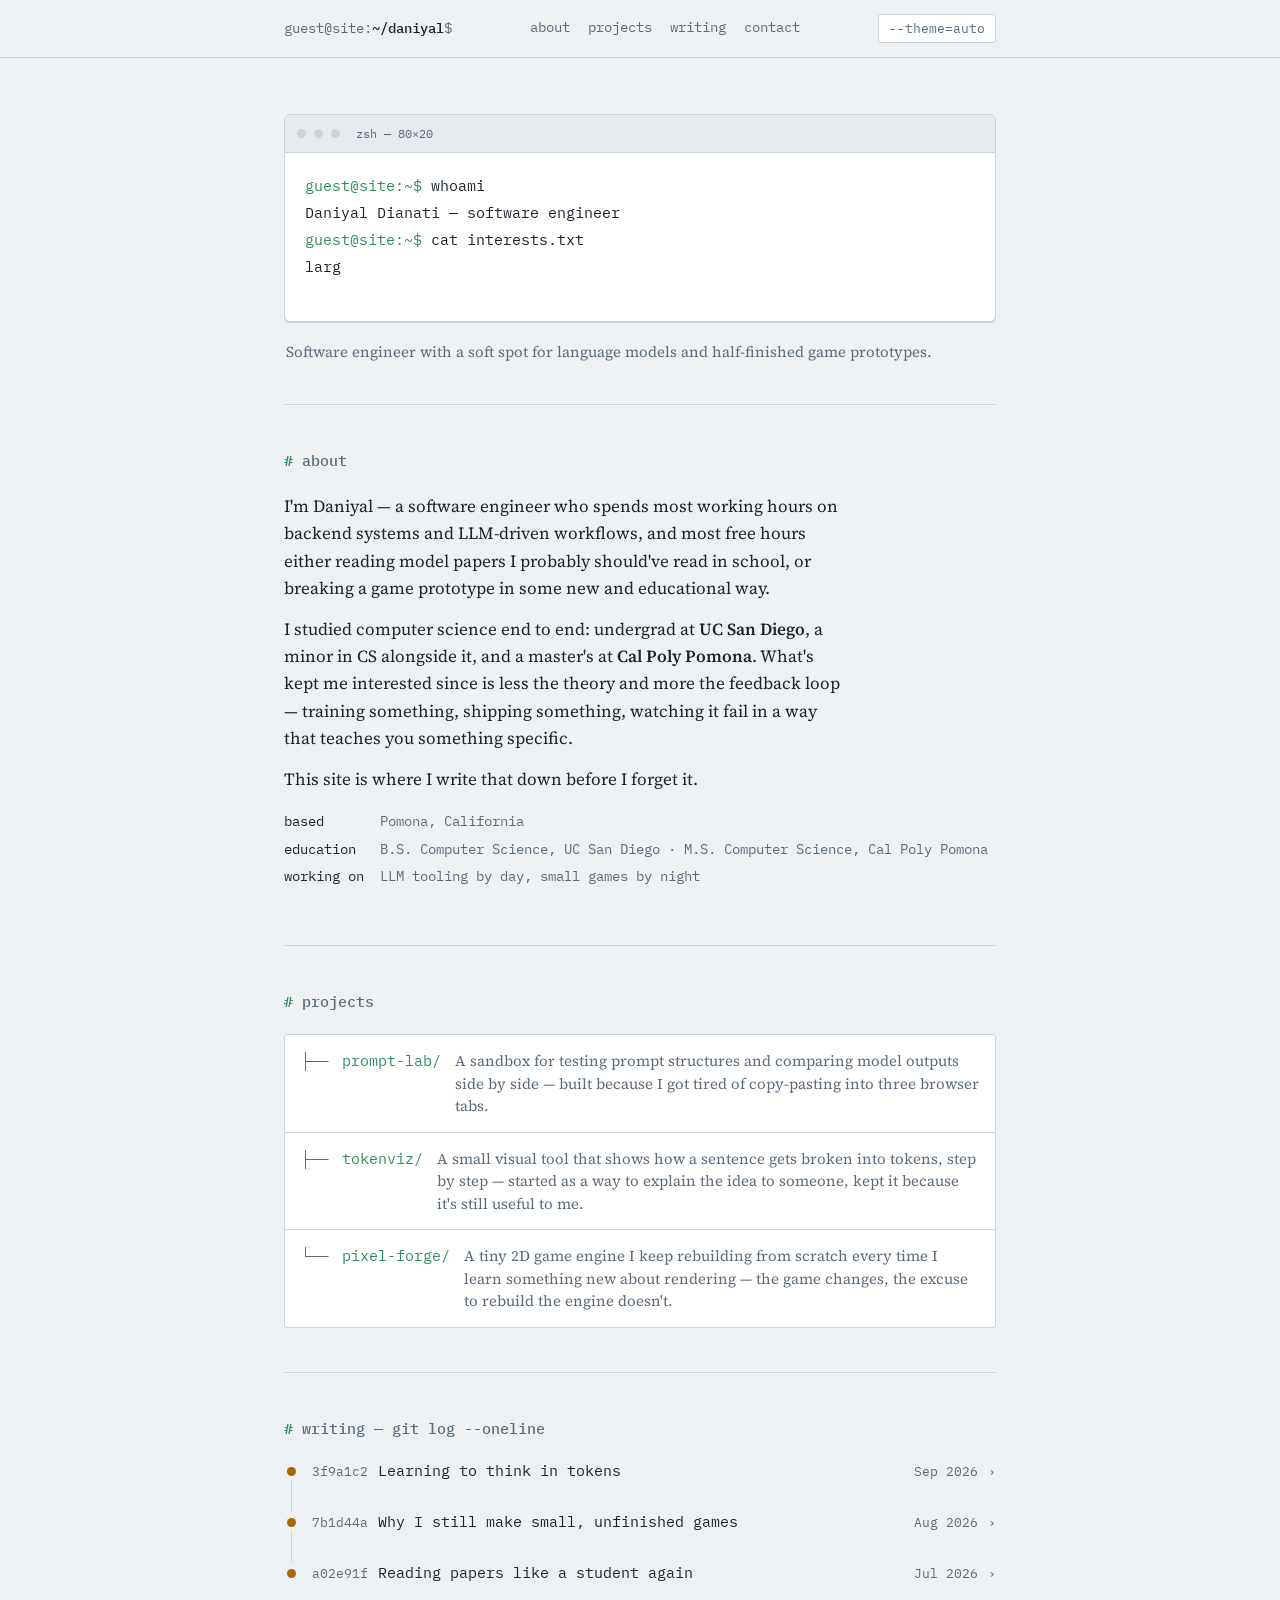
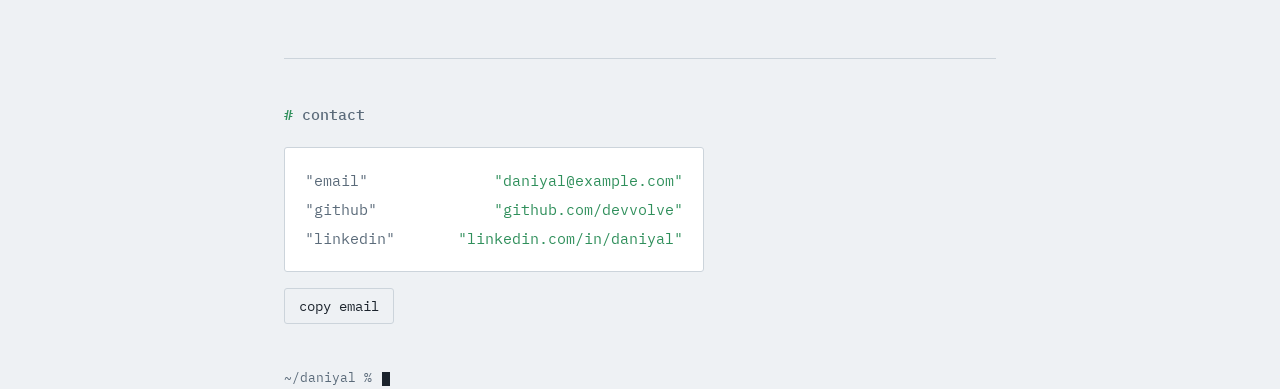
==== index.html @ 01c6d0aa "Add files via upload here are the HTML, CSS, and Java script file" ====
<!DOCTYPE html>
<html lang="en">
<head>
<meta charset="UTF-8">
<meta name="viewport" content="width=device-width, initial-scale=1.0">
<title>Daniyal Dianati — build log</title>
<link rel="preconnect" href="https://fonts.googleapis.com">
<link rel="preconnect" href="https://fonts.gstatic.com" crossorigin>
<link href="https://fonts.googleapis.com/css2?family=IBM+Plex+Mono:ital,wght@0,400;0,500;0,600;1,400&family=Source+Serif+4:opsz,wght@8..60,400;8..60,500;8..60,600&display=swap" rel="stylesheet">
<link rel="stylesheet" href="style.css">
</head>
<body>

<header>
  <div class="header-row">
    <div class="path mono">guest@site:<b>~/daniyal</b>$</div>
    <nav>
      <a href="#about">about</a>
      <a href="#projects">projects</a>
      <a href="#writing">writing</a>
      <a href="#contact">contact</a>
    </nav>
    <button class="theme-toggle mono" id="themeToggle" type="button" aria-label="Toggle color theme">--theme=auto</button>
  </div>
</header>

<main class="wrap">

  <section class="hero" aria-label="Introduction">
    <div class="terminal">
      <div class="terminal-bar">
        <span class="dot"></span><span class="dot"></span><span class="dot"></span>
        <span class="terminal-title">zsh — 80×20</span>
      </div>
      <div class="terminal-body" id="termBody" aria-live="polite"></div>
    </div>
    <p class="tagline">Software engineer with a soft spot for language models and half-finished game prototypes.</p>
  </section>

  <section id="about" aria-labelledby="about-h">
    <h2 id="about-h"><span class="glyph">#</span> about</h2>
    <div class="about-text">
      <p>I'm Daniyal — a software engineer who spends most working hours on backend systems and LLM-driven workflows, and most free hours either reading model papers I probably should've read in school, or breaking a game prototype in some new and educational way.</p>
      <p>I studied computer science end to end: undergrad at <strong>UC San Diego</strong>, a minor in CS alongside it, and a master's at <strong>Cal Poly Pomona</strong>. What's kept me interested since is less the theory and more the feedback loop — training something, shipping something, watching it fail in a way that teaches you something specific.</p>
      <p>This site is where I write that down before I forget it.</p>
    </div>
    <dl class="facts">
      <dt>based</dt><dd>Pomona, California</dd>
      <dt>education</dt><dd>B.S. Computer Science, UC San Diego · M.S. Computer Science, Cal Poly Pomona</dd>
      <dt>working on</dt><dd>LLM tooling by day, small games by night</dd>
    </dl>
  </section>

  <section id="projects" aria-labelledby="projects-h">
    <h2 id="projects-h"><span class="glyph">#</span> projects</h2>
    <div class="tree">
      <div class="tree-row">
        <span class="tree-branch">├──</span>
        <span class="tree-name">prompt-lab/</span>
        <span class="tree-desc">A sandbox for testing prompt structures and comparing model outputs side by side — built because I got tired of copy-pasting into three browser tabs.</span>
      </div>
      <div class="tree-row">
        <span class="tree-branch">├──</span>
        <span class="tree-name">tokenviz/</span>
        <span class="tree-desc">A small visual tool that shows how a sentence gets broken into tokens, step by step — started as a way to explain the idea to someone, kept it because it's still useful to me.</span>
      </div>
      <div class="tree-row">
        <span class="tree-branch">└──</span>
        <span class="tree-name">pixel-forge/</span>
        <span class="tree-desc">A tiny 2D game engine I keep rebuilding from scratch every time I learn something new about rendering — the game changes, the excuse to rebuild the engine doesn't.</span>
      </div>
    </div>
  </section>

  <section id="writing" aria-labelledby="writing-h">
    <h2 id="writing-h"><span class="glyph">#</span> writing — git log --oneline</h2>
    <div class="log" id="log"></div>
  </section>

  <section id="contact" aria-labelledby="contact-h">
    <h2 id="contact-h"><span class="glyph">#</span> contact</h2>
    <div class="config">
      <div class="config-row"><span class="k">"email"</span><span class="v">"daniyal@example.com"</span></div>
      <div class="config-row"><span class="k">"github"</span><span class="v">"github.com/devvolve"</span></div>
      <div class="config-row"><span class="k">"linkedin"</span><span class="v">"linkedin.com/in/daniyal"</span></div>
    </div>
    <button class="copy-btn mono" id="copyEmail" type="button">copy email</button>
  </section>

</main>

<footer class="wrap">
  <span id="lastVisit">~/daniyal %</span> <span class="cursor" aria-hidden="true"></span>
</footer>

<script src="script.js"></script>

</body>
</html>
---- style.css ----
/* ===== Tokens — light is the base, dark overrides below ===== */
  :root {
    --bg: #eef1f4;
    --surface: #ffffff;
    --surface-2: #e6eaee;
    --ink: #1b232c;
    --muted: #5b6b7a;
    --accent: #a8660a;
    --accent-2: #2f8f5b;
    --border: #ccd4db;
    --focus: #2f6fed;
    --mono: 'IBM Plex Mono', ui-monospace, SFMono-Regular, Menlo, Consolas, monospace;
    --serif: 'Source Serif 4', Georgia, 'Times New Roman', serif;
    --radius: 3px;
    color-scheme: light;
  }

  @media (prefers-color-scheme: dark) {
    :root:not([data-theme="light"]) {
      --bg: #121821;
      --surface: #1a222c;
      --surface-2: #212b37;
      --ink: #e7ecf1;
      --muted: #8695a6;
      --accent: #ffb454;
      --accent-2: #6fcf97;
      --border: #2c3746;
      --focus: #6fa8ff;
      color-scheme: dark;
    }
  }

  :root[data-theme="dark"] {
    --bg: #121821;
    --surface: #1a222c;
    --surface-2: #212b37;
    --ink: #e7ecf1;
    --muted: #8695a6;
    --accent: #ffb454;
    --accent-2: #6fcf97;
    --border: #2c3746;
    --focus: #6fa8ff;
    color-scheme: dark;
  }

  * { box-sizing: border-box; }

  html { scroll-behavior: smooth; }

  body {
    margin: 0;
    background: var(--bg);
    color: var(--ink);
    font-family: var(--serif);
    font-size: 17px;
    line-height: 1.6;
    -webkit-font-smoothing: antialiased;
    transition: background 0.2s ease, color 0.2s ease;
  }

  ::selection { background: var(--accent); color: var(--bg); }

  a { color: inherit; }

  :focus-visible {
    outline: 2px solid var(--focus);
    outline-offset: 2px;
  }

  .wrap {
    max-width: 760px;
    margin: 0 auto;
    padding: 0 24px;
  }

  code, .mono { font-family: var(--mono); }

  /* ===== Header ===== */
  header {
    position: sticky;
    top: 0;
    z-index: 10;
    background: color-mix(in srgb, var(--bg) 88%, transparent);
    backdrop-filter: blur(6px);
    border-bottom: 1px solid var(--border);
  }
  .header-row {
    max-width: 760px;
    margin: 0 auto;
    padding: 14px 24px;
    display: flex;
    align-items: center;
    justify-content: space-between;
    gap: 16px;
  }
  .path {
    font-family: var(--mono);
    font-size: 14px;
    color: var(--muted);
    white-space: nowrap;
    overflow: hidden;
    text-overflow: ellipsis;
  }
  .path b { color: var(--ink); font-weight: 500; }
  nav {
    display: flex;
    gap: 18px;
    font-family: var(--mono);
    font-size: 14px;
  }
  nav a {
    text-decoration: none;
    color: var(--muted);
    border-bottom: 1px solid transparent;
    padding-bottom: 2px;
  }
  nav a:hover { color: var(--ink); border-bottom-color: var(--accent); }

  .theme-toggle {
    font-family: var(--mono);
    font-size: 13px;
    background: var(--surface);
    color: var(--muted);
    border: 1px solid var(--border);
    border-radius: var(--radius);
    padding: 5px 10px;
    cursor: pointer;
    flex-shrink: 0;
  }
  .theme-toggle:hover { color: var(--ink); border-color: var(--accent); }

  /* ===== Hero / terminal ===== */
  .hero { padding: 56px 0 40px; }

  .terminal {
    background: var(--surface);
    border: 1px solid var(--border);
    border-radius: 6px;
    overflow: hidden;
    box-shadow: 0 1px 0 var(--border);
  }
  .terminal-bar {
    display: flex;
    align-items: center;
    gap: 8px;
    padding: 9px 12px;
    border-bottom: 1px solid var(--border);
    background: var(--surface-2);
  }
  .dot { width: 9px; height: 9px; border-radius: 50%; background: var(--border); }
  .terminal-title {
    margin-left: 8px;
    font-family: var(--mono);
    font-size: 12px;
    color: var(--muted);
  }
  .terminal-body {
    padding: 20px 20px 24px;
    font-family: var(--mono);
    font-size: 14.5px;
    line-height: 1.85;
    min-height: 168px;
  }
  .terminal-body .prompt { color: var(--accent-2); }
  .terminal-body .out { color: var(--ink); }
  .terminal-body .dim { color: var(--muted); }
  .cursor {
    display: inline-block;
    width: 8px;
    height: 1.1em;
    background: var(--ink);
    vertical-align: text-bottom;
    margin-left: 2px;
    animation: blink 1s step-start infinite;
  }
  @media (prefers-reduced-motion: reduce) {
    .cursor { animation: none; }
  }
  @keyframes blink { 50% { opacity: 0; } }

  .tagline {
    margin: 18px 2px 0;
    color: var(--muted);
    font-size: 15px;
  }

  /* ===== Section chrome ===== */
  section { padding: 44px 0; border-top: 1px solid var(--border); }
  section:first-of-type { border-top: none; }

  h2 {
    font-family: var(--mono);
    font-weight: 500;
    font-size: 15px;
    color: var(--muted);
    margin: 0 0 20px;
  }
  h2 .glyph { color: var(--accent-2); }

  p { margin: 0 0 14px; }
  p:last-child { margin-bottom: 0; }

  /* ===== About ===== */
  .about-text { max-width: 62ch; }
  .about-text strong { color: var(--ink); font-weight: 600; }
  .facts {
    margin-top: 18px;
    font-family: var(--mono);
    font-size: 13.5px;
    color: var(--muted);
    display: grid;
    grid-template-columns: max-content 1fr;
    gap: 6px 16px;
  }
  .facts dt { color: var(--ink); }
  .facts dd { margin: 0; }

  /* ===== Projects (file tree) ===== */
  .tree {
    font-family: var(--mono);
    font-size: 14.5px;
    border: 1px solid var(--border);
    border-radius: var(--radius);
    background: var(--surface);
    overflow: hidden;
  }
  .tree-row {
    display: flex;
    gap: 14px;
    padding: 14px 16px;
    align-items: baseline;
  }
  .tree-row + .tree-row { border-top: 1px solid var(--border); }
  .tree-branch { color: var(--muted); flex-shrink: 0; }
  .tree-name { color: var(--accent-2); flex-shrink: 0; }
  .tree-desc {
    color: var(--muted);
    font-family: var(--serif);
    font-size: 15px;
    line-height: 1.5;
  }
  .tree-desc a {
    color: var(--ink);
    text-decoration: underline;
    text-decoration-color: var(--border);
    text-underline-offset: 3px;
  }
  .tree-desc a:hover { text-decoration-color: var(--accent); }
  @media (max-width: 560px) {
    .tree-row { flex-direction: column; gap: 4px; }
  }

  /* ===== Writing (git log) ===== */
  .log { font-family: var(--mono); font-size: 14.5px; }
  .commit { display: flex; gap: 14px; }
  .graph {
    flex-shrink: 0;
    width: 14px;
    display: flex;
    flex-direction: column;
    align-items: center;
  }
  .graph .node {
    width: 9px; height: 9px; border-radius: 50%;
    background: var(--accent); margin-top: 6px;
  }
  .graph .line { flex: 1; width: 1px; background: var(--border); margin-top: 4px; }
  .commit-body { flex: 1; padding-bottom: 22px; width: 100%; }
  .commit-head {
    display: flex; flex-wrap: wrap; align-items: baseline; gap: 10px;
    background: none; border: none; text-align: left; width: 100%;
    font-family: var(--mono); color: inherit; cursor: pointer; padding: 0;
  }
  .hash { color: var(--muted); }
  .commit-msg { color: var(--ink); font-size: 15px; }
  .commit-date { color: var(--muted); font-size: 13px; margin-left: auto; white-space: nowrap; }
  .commit-excerpt {
    font-family: var(--serif);
    font-size: 15.5px;
    color: var(--muted);
    max-width: 58ch;
    margin-top: 10px;
    display: grid;
    grid-template-rows: 0fr;
    overflow: hidden;
    transition: grid-template-rows 0.25s ease;
  }
  .commit-excerpt > div { overflow: hidden; min-height: 0; }
  .commit-excerpt p { padding-top: 2px; }
  .commit[data-open="true"] .commit-excerpt { grid-template-rows: 1fr; }
  .commit[data-open="true"] .chevron { transform: rotate(90deg); }
  .chevron {
    font-family: var(--mono);
    color: var(--muted);
    transition: transform 0.15s ease;
    flex-shrink: 0;
  }
  @media (prefers-reduced-motion: reduce) {
    .commit-excerpt { transition: none; }
    .chevron { transition: none; }
  }

  /* ===== Contact ===== */
  .config {
    font-family: var(--mono);
    font-size: 14.5px;
    background: var(--surface);
    border: 1px solid var(--border);
    border-radius: var(--radius);
    padding: 18px 20px;
    max-width: 420px;
  }
  .config .k { color: var(--muted); }
  .config .v { color: var(--accent-2); }
  .config-row { display: flex; justify-content: space-between; gap: 10px; padding: 3px 0; }

  .copy-btn {
    margin-top: 16px;
    font-family: var(--mono);
    font-size: 13.5px;
    background: transparent;
    color: var(--ink);
    border: 1px solid var(--border);
    border-radius: var(--radius);
    padding: 8px 14px;
    cursor: pointer;
  }
  .copy-btn:hover { border-color: var(--accent); }
  .copy-btn[data-copied="true"] { color: var(--accent-2); border-color: var(--accent-2); }

  footer {
    padding: 30px 0 60px;
    font-family: var(--mono);
    font-size: 13px;
    color: var(--muted);
  }
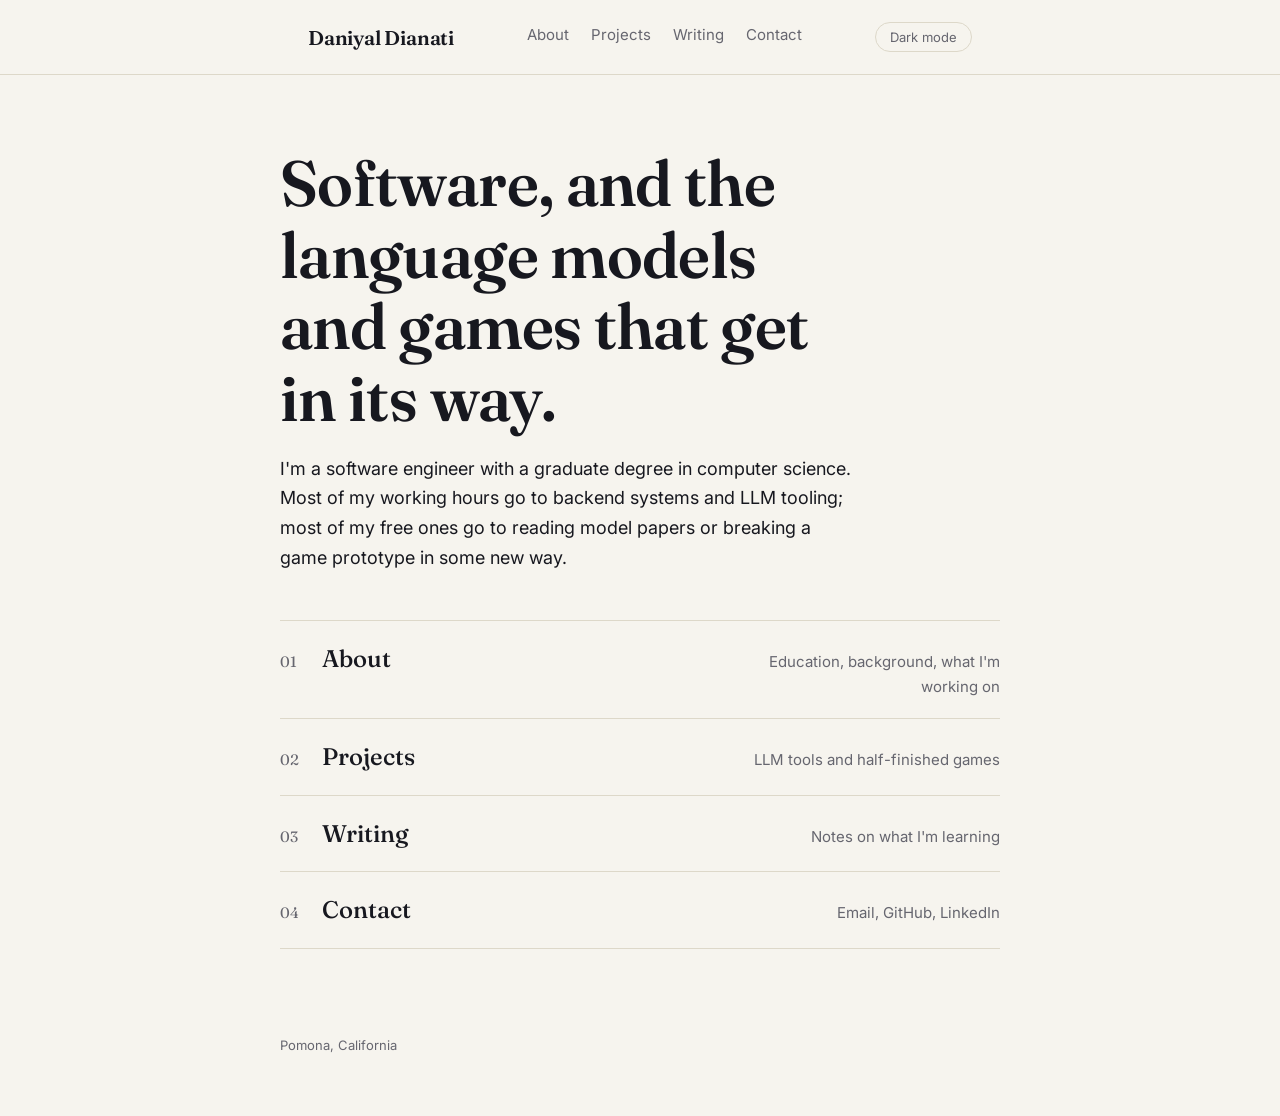
==== commit 88aaad32: "Add files via upload" ====
--- a/index.html
+++ b/index.html
@@ -3,97 +3,491 @@
 <head>
 <meta charset="UTF-8">
 <meta name="viewport" content="width=device-width, initial-scale=1.0">
-<title>Daniyal Dianati — build log</title>
+<title>Daniyal Dianati</title>
+<meta name="description" content="Software engineer working on language models by day, unfinished games by night.">
 <link rel="preconnect" href="https://fonts.googleapis.com">
 <link rel="preconnect" href="https://fonts.gstatic.com" crossorigin>
-<link href="https://fonts.googleapis.com/css2?family=IBM+Plex+Mono:ital,wght@0,400;0,500;0,600;1,400&family=Source+Serif+4:opsz,wght@8..60,400;8..60,500;8..60,600&display=swap" rel="stylesheet">
-<link rel="stylesheet" href="style.css">
+<link href="https://fonts.googleapis.com/css2?family=Fraunces:ital,wght@0,400;0,500;0,600;1,400;1,500&family=Inter:wght@400;500;600&display=swap" rel="stylesheet">
+<style>
+/* ===== Tokens — light is the base, dark overrides below ===== */
+:root {
+  --paper: #f6f4ee;
+  --surface: #ffffff;
+  --ink: #17181f;
+  --muted: #66666f;
+  --gold: #a9790c;
+  --navy: #24418f;
+  --border: #ddd8c9;
+  --focus: #24418f;
+  --serif: 'Fraunces', Georgia, 'Times New Roman', serif;
+  --sans: 'Inter', -apple-system, 'Segoe UI', sans-serif;
+  color-scheme: light;
+}
+
+@media (prefers-color-scheme: dark) {
+  :root:not([data-theme="light"]) {
+    --paper: #121319;
+    --surface: #191b23;
+    --ink: #f2f1ea;
+    --muted: #9a99a6;
+    --gold: #e7b13d;
+    --navy: #7d97e8;
+    --border: #2c2e3a;
+    --focus: #7d97e8;
+    color-scheme: dark;
+  }
+}
+
+:root[data-theme="dark"] {
+  --paper: #121319;
+  --surface: #191b23;
+  --ink: #f2f1ea;
+  --muted: #9a99a6;
+  --gold: #e7b13d;
+  --navy: #7d97e8;
+  --border: #2c2e3a;
+  --focus: #7d97e8;
+  color-scheme: dark;
+}
+
+* { box-sizing: border-box; }
+
+body {
+  margin: 0;
+  background: var(--paper);
+  color: var(--ink);
+  font-family: var(--sans);
+  font-size: 18px;
+  line-height: 1.65;
+  -webkit-font-smoothing: antialiased;
+  transition: background 0.2s ease, color 0.2s ease;
+}
+
+::selection { background: var(--gold); color: var(--ink); }
+a { color: inherit; }
+:focus-visible { outline: 2px solid var(--focus); outline-offset: 3px; }
+img { max-width: 100%; display: block; }
+
+.wrap { max-width: 720px; margin: 0 auto; padding: 0 28px; }
+
+/* ===== Masthead ===== */
+.masthead { border-bottom: 1px solid var(--border); padding: 22px 0; }
+.masthead-row {
+  max-width: 720px; margin: 0 auto; padding: 0 28px;
+  display: flex; align-items: center; justify-content: space-between;
+  gap: 20px; flex-wrap: wrap;
+}
+.wordmark { font-family: var(--serif); font-weight: 600; font-size: 20px; text-decoration: none; letter-spacing: -0.01em; cursor: pointer; background: none; border: none; padding: 0; color: inherit; }
+.site-nav { display: flex; gap: 22px; font-size: 15px; }
+.site-nav button {
+  text-decoration: none; color: var(--muted); padding: 0 0 3px; border: none;
+  border-bottom: 1px solid transparent; background: none; font: inherit; cursor: pointer;
+}
+.site-nav button:hover { color: var(--ink); }
+.site-nav button[aria-current="page"] { color: var(--ink); border-bottom-color: var(--gold); }
+
+.theme-toggle {
+  font-family: var(--sans); font-size: 13px; background: none; color: var(--muted);
+  border: 1px solid var(--border); border-radius: 999px; padding: 6px 14px; cursor: pointer;
+}
+.theme-toggle:hover { color: var(--ink); border-color: var(--gold); }
+
+/* ===== Page kicker / headline / deck ===== */
+.kicker { font-family: var(--sans); font-size: 14px; color: var(--muted); margin: 0 0 14px; }
+.headline {
+  font-family: var(--serif); font-weight: 600; font-size: clamp(34px, 5.4vw, 52px);
+  line-height: 1.12; letter-spacing: -0.01em; margin: 0 0 20px; max-width: 16ch;
+}
+.deck {
+  font-family: var(--serif); font-style: italic; font-weight: 400; font-size: 21px;
+  color: var(--muted); max-width: 46ch; margin: 0 0 8px;
+}
+
+/* ===== Cover / home page ===== */
+.cover { padding: 72px 0 56px; }
+.cover .headline { max-width: 14ch; font-size: clamp(38px, 7vw, 64px); }
+.cover .deck { margin-top: 18px; color: var(--ink); font-style: normal; font-family: var(--sans); font-size: 18px; max-width: 52ch; }
+
+.toc { margin-top: 48px; border-top: 1px solid var(--border); }
+.toc-row {
+  display: flex; align-items: baseline; gap: 18px; padding: 18px 0;
+  border-bottom: 1px solid var(--border); text-decoration: none; color: var(--ink);
+  background: none; border-left: none; border-right: none; border-top: none; width: 100%;
+  text-align: left; font: inherit; cursor: pointer;
+}
+.toc-num { font-family: var(--serif); font-size: 15px; color: var(--muted); width: 24px; flex-shrink: 0; }
+.toc-title { font-family: var(--serif); font-size: 24px; font-weight: 500; }
+.toc-desc { margin-left: auto; color: var(--muted); font-size: 15px; text-align: right; max-width: 28ch; }
+.toc-row:hover .toc-title { color: var(--navy); }
+@media (max-width: 560px) { .toc-desc { display: none; } }
+
+/* ===== General page layout ===== */
+main.page { padding: 56px 0 40px; }
+.prose { max-width: 62ch; }
+.prose p { margin: 0 0 18px; }
+.prose p:last-child { margin-bottom: 0; }
+.prose strong { font-weight: 600; }
+
+.pullquote {
+  font-family: var(--serif); font-style: italic; font-weight: 500; font-size: 26px;
+  color: var(--gold); line-height: 1.4; max-width: 20ch; margin: 36px 0;
+  padding-left: 20px; border-left: 3px solid var(--gold);
+}
+
+.facts {
+  margin-top: 40px; padding-top: 24px; border-top: 1px solid var(--border);
+  display: grid; grid-template-columns: max-content 1fr; gap: 10px 20px; font-size: 15px;
+}
+.facts dt { color: var(--muted); }
+.facts dd { margin: 0; }
+
+/* ===== About page portrait ===== */
+.about-grid { display: grid; grid-template-columns: 260px 1fr; gap: 44px; align-items: start; }
+@media (max-width: 680px) { .about-grid { grid-template-columns: 1fr; } }
+figure.portrait { margin: 0; }
+.portrait img { width: 100%; filter: grayscale(1) contrast(1.05); border-bottom: 3px solid var(--gold); }
+.portrait figcaption { margin-top: 10px; font-size: 13px; color: var(--muted); }
+
+/* ===== Projects page ===== */
+.project-feature { padding: 28px 0 34px; border-bottom: 1px solid var(--border); }
+.project-feature .eyebrow { font-size: 13px; color: var(--gold); margin: 0 0 8px; }
+.project-feature h2 { font-family: var(--serif); font-weight: 600; font-size: 30px; margin: 0 0 12px; }
+.project-feature p { max-width: 58ch; color: var(--muted); margin: 0; }
+
+.project-row { display: grid; grid-template-columns: 1fr 2fr; gap: 24px; padding: 26px 0; border-bottom: 1px solid var(--border); }
+.project-row h3 { font-family: var(--serif); font-weight: 600; font-size: 21px; margin: 0; }
+.project-row p { margin: 0; color: var(--muted); }
+@media (max-width: 560px) { .project-row { grid-template-columns: 1fr; gap: 6px; } }
+
+/* ===== Writing page ===== */
+.article-list { margin-top: 8px; }
+.article-item { border-bottom: 1px solid var(--border); padding: 26px 0; }
+.article-head {
+  display: block; width: 100%; text-align: left; background: none; border: none;
+  cursor: pointer; font-family: inherit; color: inherit; padding: 0;
+}
+.article-meta { font-size: 13px; color: var(--muted); margin: 0 0 6px; }
+.article-title { font-family: var(--serif); font-weight: 600; font-size: 23px; margin: 0; }
+.article-excerpt {
+  display: grid; grid-template-rows: 0fr; overflow: hidden;
+  transition: grid-template-rows 0.25s ease; max-width: 58ch;
+}
+.article-excerpt > div { overflow: hidden; min-height: 0; }
+.article-excerpt p { margin: 14px 0 0; color: var(--muted); }
+.article-item[data-open="true"] .article-excerpt { grid-template-rows: 1fr; }
+@media (prefers-reduced-motion: reduce) { .article-excerpt { transition: none; } }
+
+/* ===== Contact page ===== */
+.contact-list { margin-top: 32px; }
+.contact-row {
+  display: flex; justify-content: space-between; align-items: baseline;
+  padding: 16px 0; border-bottom: 1px solid var(--border); font-size: 17px;
+}
+.contact-row .label { color: var(--muted); font-size: 14px; }
+.contact-row .value { font-family: var(--serif); font-size: 19px; }
+
+.copy-btn {
+  margin-top: 28px; font-size: 14px; background: none; color: var(--ink);
+  border: 1px solid var(--border); border-radius: 999px; padding: 10px 18px; cursor: pointer;
+}
+.copy-btn:hover { border-color: var(--gold); }
+.copy-btn[data-copied="true"] { color: var(--gold); border-color: var(--gold); }
+
+/* ===== Footer nav (next page) ===== */
+.next-page { margin-top: 64px; padding-top: 24px; border-top: 1px solid var(--border); }
+.next-page button {
+  text-decoration: none; display: flex; justify-content: space-between; align-items: baseline;
+  width: 100%; background: none; border: none; cursor: pointer; font: inherit; color: inherit; padding: 0;
+}
+.next-page .label { font-size: 13px; color: var(--muted); }
+.next-page .title { font-family: var(--serif); font-size: 22px; font-weight: 500; }
+.next-page button:hover .title { color: var(--navy); }
+
+footer.site-footer { padding: 30px 0 60px; font-size: 13px; color: var(--muted); }
+
+.route[hidden] { display: none; }
+</style>
 </head>
 <body>
 
-<header>
-  <div class="header-row">
-    <div class="path mono">guest@site:<b>~/daniyal</b>$</div>
-    <nav>
-      <a href="#about">about</a>
-      <a href="#projects">projects</a>
-      <a href="#writing">writing</a>
-      <a href="#contact">contact</a>
+<header class="masthead">
+  <div class="masthead-row">
+    <button class="wordmark" data-route="home" type="button">Daniyal Dianati</button>
+    <nav class="site-nav" aria-label="Primary">
+      <button data-route="about" type="button">About</button>
+      <button data-route="projects" type="button">Projects</button>
+      <button data-route="writing" type="button">Writing</button>
+      <button data-route="contact" type="button">Contact</button>
     </nav>
-    <button class="theme-toggle mono" id="themeToggle" type="button" aria-label="Toggle color theme">--theme=auto</button>
+    <button class="theme-toggle" id="themeToggle" type="button">Dark mode</button>
   </div>
 </header>
 
-<main class="wrap">
-
-  <section class="hero" aria-label="Introduction">
-    <div class="terminal">
-      <div class="terminal-bar">
-        <span class="dot"></span><span class="dot"></span><span class="dot"></span>
-        <span class="terminal-title">zsh — 80×20</span>
+<main>
+
+  <section class="route wrap cover" id="page-home" data-title="Daniyal Dianati">
+    <h1 class="headline">Software, and the language models and games that get in its way.</h1>
+    <p class="deck">I'm a software engineer with a graduate degree in computer science. Most of my working hours go to backend systems and LLM tooling; most of my free ones go to reading model papers or breaking a game prototype in some new way.</p>
+
+    <nav class="toc" aria-label="Site sections">
+      <button class="toc-row" data-route="about" type="button">
+        <span class="toc-num">01</span>
+        <span class="toc-title">About</span>
+        <span class="toc-desc">Education, background, what I'm working on</span>
+      </button>
+      <button class="toc-row" data-route="projects" type="button">
+        <span class="toc-num">02</span>
+        <span class="toc-title">Projects</span>
+        <span class="toc-desc">LLM tools and half-finished games</span>
+      </button>
+      <button class="toc-row" data-route="writing" type="button">
+        <span class="toc-num">03</span>
+        <span class="toc-title">Writing</span>
+        <span class="toc-desc">Notes on what I'm learning</span>
+      </button>
+      <button class="toc-row" data-route="contact" type="button">
+        <span class="toc-num">04</span>
+        <span class="toc-title">Contact</span>
+        <span class="toc-desc">Email, GitHub, LinkedIn</span>
+      </button>
+    </nav>
+  </section>
+
+  <section class="route wrap page" id="page-about" data-title="About — Daniyal Dianati" hidden>
+    <p class="kicker">About</p>
+    <div class="about-grid">
+      <figure class="portrait">
+        <img src="[data-uri]" alt="Daniyal Dianati smiling outdoors, arms crossed, wearing a graduation stole over a white shirt and navy tie">
+        <figcaption>UC San Diego, commencement.</figcaption>
+      </figure>
+      <div>
+        <h1 class="headline">Two degrees in computer science, and I still learn best by breaking things.</h1>
+        <div class="prose">
+          <p>I'm a software engineer who spends most working hours on backend systems and LLM-driven workflows, and most free ones either reading model papers I probably should've read in school, or breaking a game prototype in some new and educational way.</p>
+          <p>I studied computer science end to end: a B.S. from <strong>UC San Diego</strong>, with a minor in computer science alongside it, and an M.S. from <strong>Cal Poly Pomona</strong>. What's kept me interested since graduating is less the theory and more the feedback loop — building something, shipping it, watching it fail in a way that teaches me something specific.</p>
+        </div>
+        <p class="pullquote">The degree got me in the room. The failures taught me the job.</p>
+        <div class="prose">
+          <p>This site is where I keep track of what I'm building and what I'm reading, mostly so I don't lose track of it myself.</p>
+        </div>
+        <dl class="facts">
+          <dt>Based in</dt><dd>Pomona, California</dd>
+          <dt>Education</dt><dd>B.S. Computer Science, UC San Diego · M.S. Computer Science, Cal Poly Pomona</dd>
+          <dt>Working on</dt><dd>LLM tooling by day, small games by night</dd>
+        </dl>
       </div>
-      <div class="terminal-body" id="termBody" aria-live="polite"></div>
-    </div>
-    <p class="tagline">Software engineer with a soft spot for language models and half-finished game prototypes.</p>
+    </div>
+    <div class="next-page">
+      <button data-route="projects" type="button">
+        <span><span class="label">Next</span><br><span class="title">Projects</span></span>
+        <span aria-hidden="true">02</span>
+      </button>
+    </div>
   </section>
 
-  <section id="about" aria-labelledby="about-h">
-    <h2 id="about-h"><span class="glyph">#</span> about</h2>
-    <div class="about-text">
-      <p>I'm Daniyal — a software engineer who spends most working hours on backend systems and LLM-driven workflows, and most free hours either reading model papers I probably should've read in school, or breaking a game prototype in some new and educational way.</p>
-      <p>I studied computer science end to end: undergrad at <strong>UC San Diego</strong>, a minor in CS alongside it, and a master's at <strong>Cal Poly Pomona</strong>. What's kept me interested since is less the theory and more the feedback loop — training something, shipping something, watching it fail in a way that teaches you something specific.</p>
-      <p>This site is where I write that down before I forget it.</p>
-    </div>
-    <dl class="facts">
-      <dt>based</dt><dd>Pomona, California</dd>
-      <dt>education</dt><dd>B.S. Computer Science, UC San Diego · M.S. Computer Science, Cal Poly Pomona</dd>
-      <dt>working on</dt><dd>LLM tooling by day, small games by night</dd>
-    </dl>
+  <section class="route wrap page" id="page-projects" data-title="Projects — Daniyal Dianati" hidden>
+    <p class="kicker">Projects</p>
+    <h1 class="headline">What I've been building</h1>
+    <p class="deck">A running list, roughly ordered by how often I still touch each one.</p>
+    <div class="project-feature">
+      <p class="eyebrow">Currently</p>
+      <h2>prompt-lab</h2>
+      <p>A sandbox for testing prompt structures and comparing model outputs side by side — built because I got tired of copy-pasting into three browser tabs to compare one change.</p>
+    </div>
+    <div class="project-row">
+      <h3>tokenviz</h3>
+      <p>A small visual tool that shows how a sentence gets broken into tokens, step by step. Started as a way to explain the idea to someone else, kept it because it's still useful to me.</p>
+    </div>
+    <div class="project-row">
+      <h3>pixel-forge</h3>
+      <p>A tiny 2D game engine I keep rebuilding from scratch every time I learn something new about rendering. The game changes; the excuse to rebuild the engine doesn't.</p>
+    </div>
+    <div class="next-page">
+      <button data-route="writing" type="button">
+        <span><span class="label">Next</span><br><span class="title">Writing</span></span>
+        <span aria-hidden="true">03</span>
+      </button>
+    </div>
   </section>
 
-  <section id="projects" aria-labelledby="projects-h">
-    <h2 id="projects-h"><span class="glyph">#</span> projects</h2>
-    <div class="tree">
-      <div class="tree-row">
-        <span class="tree-branch">├──</span>
-        <span class="tree-name">prompt-lab/</span>
-        <span class="tree-desc">A sandbox for testing prompt structures and comparing model outputs side by side — built because I got tired of copy-pasting into three browser tabs.</span>
-      </div>
-      <div class="tree-row">
-        <span class="tree-branch">├──</span>
-        <span class="tree-name">tokenviz/</span>
-        <span class="tree-desc">A small visual tool that shows how a sentence gets broken into tokens, step by step — started as a way to explain the idea to someone, kept it because it's still useful to me.</span>
-      </div>
-      <div class="tree-row">
-        <span class="tree-branch">└──</span>
-        <span class="tree-name">pixel-forge/</span>
-        <span class="tree-desc">A tiny 2D game engine I keep rebuilding from scratch every time I learn something new about rendering — the game changes, the excuse to rebuild the engine doesn't.</span>
-      </div>
+  <section class="route wrap page" id="page-writing" data-title="Writing — Daniyal Dianati" hidden>
+    <p class="kicker">Writing</p>
+    <h1 class="headline">Notes on models and games</h1>
+    <p class="deck">Short pieces on what I'm learning, published when they're done, not before.</p>
+    <div class="article-list">
+      <article class="article-item" data-open="false">
+        <button class="article-head" type="button" aria-expanded="false">
+          <p class="article-meta">September 2026</p>
+          <h2 class="article-title">Learning to think in tokens</h2>
+        </button>
+        <div class="article-excerpt"><div>
+          <p>Building tokenviz forced me to actually sit with how models read text, instead of nodding along to the explanation. Notes on what surprised me, and the diagram that finally made it click.</p>
+        </div></div>
+      </article>
+      <article class="article-item" data-open="false">
+        <button class="article-head" type="button" aria-expanded="false">
+          <p class="article-meta">August 2026</p>
+          <h2 class="article-title">Why I still make small, unfinished games</h2>
+        </button>
+        <div class="article-excerpt"><div>
+          <p>None of my games ship. That used to bother me. Now I think of pixel-forge as a testbed for taste — a place to feel bad code before it reaches anything that matters.</p>
+        </div></div>
+      </article>
+      <article class="article-item" data-open="false">
+        <button class="article-head" type="button" aria-expanded="false">
+          <p class="article-meta">July 2026</p>
+          <h2 class="article-title">Reading papers like a student again</h2>
+        </button>
+        <div class="article-excerpt"><div>
+          <p>Two years out of my master's, going back to primary sources on attention and retrieval felt slower and more useful than any course did. A short list of what I'd read first, knowing what I know now.</p>
+        </div></div>
+      </article>
+    </div>
+    <div class="next-page">
+      <button data-route="contact" type="button">
+        <span><span class="label">Next</span><br><span class="title">Contact</span></span>
+        <span aria-hidden="true">04</span>
+      </button>
     </div>
   </section>
 
-  <section id="writing" aria-labelledby="writing-h">
-    <h2 id="writing-h"><span class="glyph">#</span> writing — git log --oneline</h2>
-    <div class="log" id="log"></div>
+  <section class="route wrap page" id="page-contact" data-title="Contact — Daniyal Dianati" hidden>
+    <p class="kicker">Contact</p>
+    <h1 class="headline">Get in touch</h1>
+    <p class="deck">Email is fastest. Everything else is mostly for browsing.</p>
+    <div class="contact-list">
+      <div class="contact-row"><span class="label">Email</span><span class="value">daniyal@example.com</span></div>
+      <div class="contact-row"><span class="label">GitHub</span><span class="value">github.com/devvolve</span></div>
+      <div class="contact-row"><span class="label">LinkedIn</span><span class="value">linkedin.com/in/daniyal</span></div>
+    </div>
+    <button class="copy-btn" id="copyEmail" type="button" data-email="daniyal@example.com">Copy email address</button>
   </section>
 
-  <section id="contact" aria-labelledby="contact-h">
-    <h2 id="contact-h"><span class="glyph">#</span> contact</h2>
-    <div class="config">
-      <div class="config-row"><span class="k">"email"</span><span class="v">"daniyal@example.com"</span></div>
-      <div class="config-row"><span class="k">"github"</span><span class="v">"github.com/devvolve"</span></div>
-      <div class="config-row"><span class="k">"linkedin"</span><span class="v">"linkedin.com/in/daniyal"</span></div>
-    </div>
-    <button class="copy-btn mono" id="copyEmail" type="button">copy email</button>
-  </section>
-
 </main>
 
-<footer class="wrap">
-  <span id="lastVisit">~/daniyal %</span> <span class="cursor" aria-hidden="true"></span>
+<footer class="wrap site-footer">
+  Pomona, California
 </footer>
 
-<script src="script.js"></script>
+<script>
+(function () {
+  "use strict";
+
+  /* ---------- Theme toggle ---------- */
+  var root = document.documentElement;
+  var themeBtn = document.getElementById("themeToggle");
+  var THEME_KEY = "site-theme-pref";
+
+  function systemPrefersDark() {
+    return window.matchMedia && window.matchMedia("(prefers-color-scheme: dark)").matches;
+  }
+  function currentTheme() {
+    var explicit = root.getAttribute("data-theme");
+    if (explicit === "light" || explicit === "dark") return explicit;
+    return systemPrefersDark() ? "dark" : "light";
+  }
+  function applyThemeLabel() {
+    var active = currentTheme();
+    themeBtn.textContent = active === "dark" ? "Light mode" : "Dark mode";
+    themeBtn.setAttribute("aria-pressed", active === "dark" ? "true" : "false");
+  }
+  function getStored() {
+    try { return window.localStorage.getItem(THEME_KEY); } catch (e) { return null; }
+  }
+  function store(v) {
+    try { window.localStorage.setItem(THEME_KEY, v); } catch (e) { /* ignore */ }
+  }
+  var stored = getStored();
+  if (stored === "light" || stored === "dark") root.setAttribute("data-theme", stored);
+  applyThemeLabel();
+  themeBtn.addEventListener("click", function () {
+    var next = currentTheme() === "dark" ? "light" : "dark";
+    root.setAttribute("data-theme", next);
+    store(next);
+    applyThemeLabel();
+  });
+
+  /* ---------- Client-side routing (keeps this a single file, but each nav item still shows a distinct page) ---------- */
+  var routes = ["home", "about", "projects", "writing", "contact"];
+  var navButtons = document.querySelectorAll("[data-route]");
+
+  function showRoute(name, pushHistory) {
+    if (routes.indexOf(name) === -1) name = "home";
+    routes.forEach(function (r) {
+      var section = document.getElementById("page-" + r);
+      if (!section) return;
+      if (r === name) {
+        section.hidden = false;
+        document.title = section.getAttribute("data-title") || document.title;
+      } else {
+        section.hidden = true;
+      }
+    });
+    document.querySelectorAll(".site-nav button, .theme-toggle").forEach(function () {});
+    document.querySelectorAll(".site-nav button").forEach(function (btn) {
+      if (btn.getAttribute("data-route") === name) {
+        btn.setAttribute("aria-current", "page");
+      } else {
+        btn.removeAttribute("aria-current");
+      }
+    });
+    if (pushHistory !== false) {
+      var hash = "#" + name;
+      if (window.location.hash !== hash) window.history.pushState(null, "", hash);
+    }
+    window.scrollTo(0, 0);
+  }
+
+  navButtons.forEach(function (btn) {
+    btn.addEventListener("click", function () {
+      showRoute(btn.getAttribute("data-route"));
+    });
+  });
+
+  window.addEventListener("popstate", function () {
+    var name = window.location.hash.replace("#", "") || "home";
+    showRoute(name, false);
+  });
+
+  var initial = window.location.hash.replace("#", "") || "home";
+  showRoute(initial, false);
+
+  /* ---------- Writing page: expandable article excerpts ---------- */
+  document.querySelectorAll(".article-item").forEach(function (item) {
+    var head = item.querySelector(".article-head");
+    if (!head) return;
+    head.addEventListener("click", function () {
+      var open = item.getAttribute("data-open") === "true";
+      item.setAttribute("data-open", open ? "false" : "true");
+      head.setAttribute("aria-expanded", String(!open));
+    });
+  });
+
+  /* ---------- Contact page: copy email ---------- */
+  var copyBtn = document.getElementById("copyEmail");
+  if (copyBtn) {
+    copyBtn.addEventListener("click", function () {
+      var email = copyBtn.getAttribute("data-email") || "";
+      function done() {
+        copyBtn.setAttribute("data-copied", "true");
+        var original = copyBtn.textContent;
+        copyBtn.textContent = "Copied";
+        setTimeout(function () {
+          copyBtn.setAttribute("data-copied", "false");
+          copyBtn.textContent = original;
+        }, 1600);
+      }
+      if (navigator.clipboard && navigator.clipboard.writeText) {
+        navigator.clipboard.writeText(email).then(done).catch(function () {
+          copyBtn.textContent = "Couldn't copy — " + email;
+        });
+      } else {
+        copyBtn.textContent = email;
+      }
+    });
+  }
+})();
+</script>
 
 </body>
 </html>
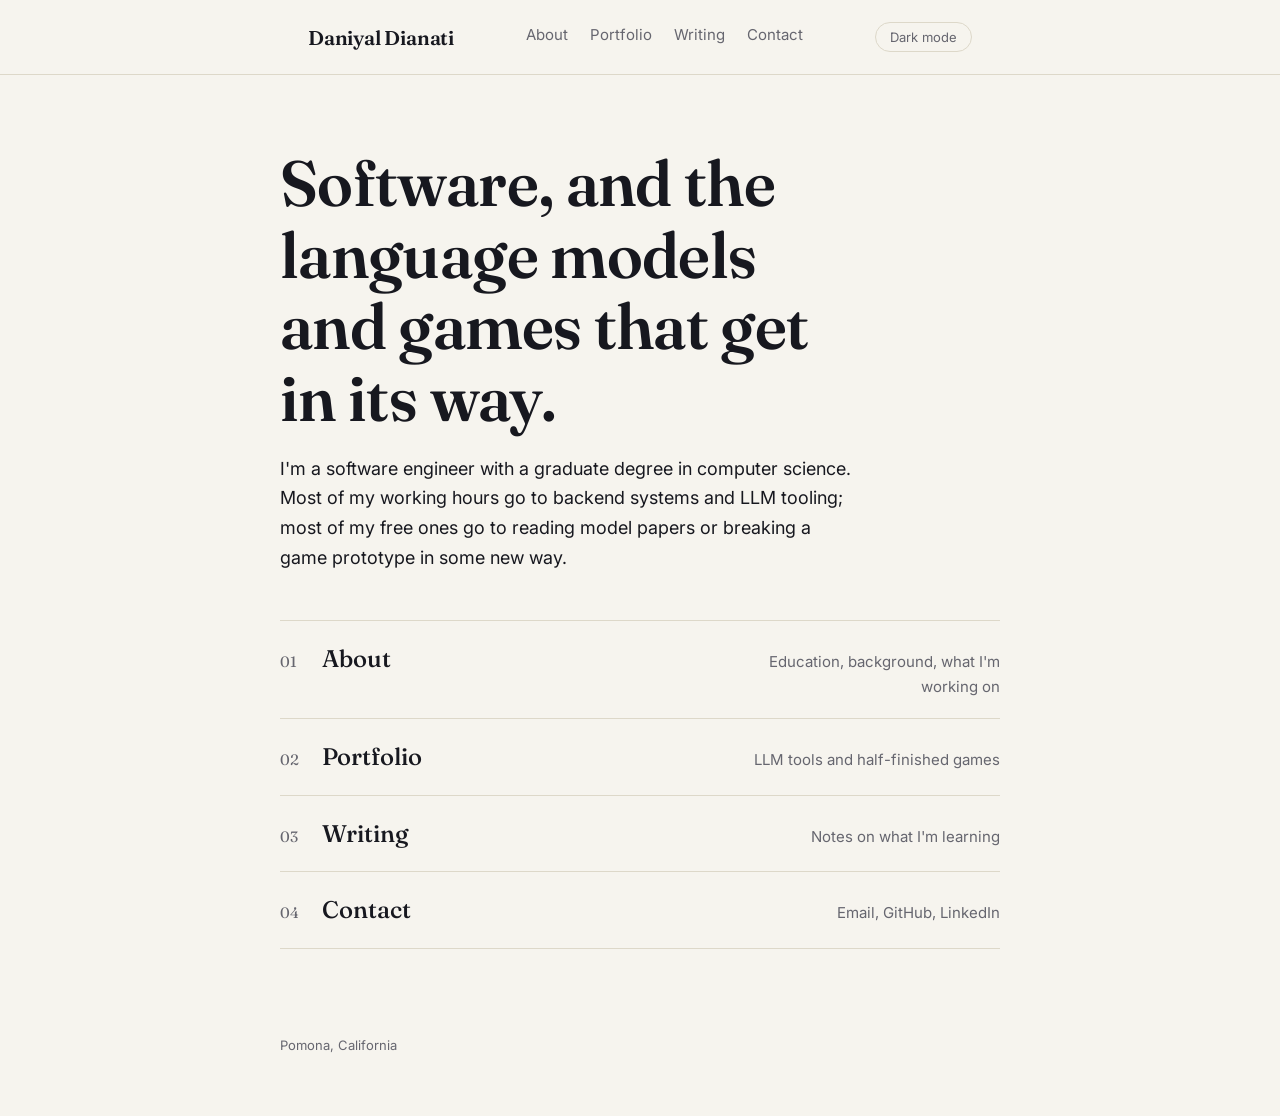
==== commit 68f34800: "Add files via upload" ====
--- a/index.html
+++ b/index.html
@@ -145,19 +145,15 @@
 .about-grid { display: grid; grid-template-columns: 260px 1fr; gap: 44px; align-items: start; }
 @media (max-width: 680px) { .about-grid { grid-template-columns: 1fr; } }
 figure.portrait { margin: 0; }
-.portrait img { width: 100%; filter: grayscale(1) contrast(1.05); border-bottom: 3px solid var(--gold); }
+.portrait img { width: 100%; border-bottom: 3px solid var(--gold); }
 .portrait figcaption { margin-top: 10px; font-size: 13px; color: var(--muted); }
 
-/* ===== Projects page ===== */
-.project-feature { padding: 28px 0 34px; border-bottom: 1px solid var(--border); }
-.project-feature .eyebrow { font-size: 13px; color: var(--gold); margin: 0 0 8px; }
-.project-feature h2 { font-family: var(--serif); font-weight: 600; font-size: 30px; margin: 0 0 12px; }
-.project-feature p { max-width: 58ch; color: var(--muted); margin: 0; }
-
-.project-row { display: grid; grid-template-columns: 1fr 2fr; gap: 24px; padding: 26px 0; border-bottom: 1px solid var(--border); }
-.project-row h3 { font-family: var(--serif); font-weight: 600; font-size: 21px; margin: 0; }
-.project-row p { margin: 0; color: var(--muted); }
-@media (max-width: 560px) { .project-row { grid-template-columns: 1fr; gap: 6px; } }
+/* ===== Portfolio page ===== */
+.portfolio-item { padding: 30px 0; border-bottom: 1px solid var(--border); }
+.portfolio-item .eyebrow { font-size: 13px; color: var(--gold); margin: 0 0 8px; }
+.portfolio-item h2 { font-family: var(--serif); font-weight: 600; font-size: 28px; margin: 0 0 8px; }
+.portfolio-item .stack { font-size: 13px; color: var(--muted); margin: 0 0 14px; }
+.portfolio-item p { max-width: 58ch; color: var(--muted); margin: 0; }
 
 /* ===== Writing page ===== */
 .article-list { margin-top: 8px; }
@@ -215,7 +211,7 @@
     <button class="wordmark" data-route="home" type="button">Daniyal Dianati</button>
     <nav class="site-nav" aria-label="Primary">
       <button data-route="about" type="button">About</button>
-      <button data-route="projects" type="button">Projects</button>
+      <button data-route="portfolio" type="button">Portfolio</button>
       <button data-route="writing" type="button">Writing</button>
       <button data-route="contact" type="button">Contact</button>
     </nav>
@@ -235,9 +231,9 @@
         <span class="toc-title">About</span>
         <span class="toc-desc">Education, background, what I'm working on</span>
       </button>
-      <button class="toc-row" data-route="projects" type="button">
+      <button class="toc-row" data-route="portfolio" type="button">
         <span class="toc-num">02</span>
-        <span class="toc-title">Projects</span>
+        <span class="toc-title">Portfolio</span>
         <span class="toc-desc">LLM tools and half-finished games</span>
       </button>
       <button class="toc-row" data-route="writing" type="button">
@@ -278,30 +274,37 @@
       </div>
     </div>
     <div class="next-page">
-      <button data-route="projects" type="button">
-        <span><span class="label">Next</span><br><span class="title">Projects</span></span>
+      <button data-route="portfolio" type="button">
+        <span><span class="label">Next</span><br><span class="title">Portfolio</span></span>
         <span aria-hidden="true">02</span>
       </button>
     </div>
   </section>
 
-  <section class="route wrap page" id="page-projects" data-title="Projects — Daniyal Dianati" hidden>
-    <p class="kicker">Projects</p>
-    <h1 class="headline">What I've been building</h1>
-    <p class="deck">A running list, roughly ordered by how often I still touch each one.</p>
-    <div class="project-feature">
+  <section class="route wrap page" id="page-portfolio" data-title="Portfolio — Daniyal Dianati" hidden>
+    <p class="kicker">Portfolio</p>
+    <h1 class="headline">A showcase of what I've built</h1>
+    <p class="deck">Three projects, spanning language model tooling and game development.</p>
+
+    <div class="portfolio-item">
       <p class="eyebrow">Currently</p>
       <h2>prompt-lab</h2>
+      <p class="stack">Python · FastAPI · React</p>
       <p>A sandbox for testing prompt structures and comparing model outputs side by side — built because I got tired of copy-pasting into three browser tabs to compare one change.</p>
     </div>
-    <div class="project-row">
-      <h3>tokenviz</h3>
+
+    <div class="portfolio-item">
+      <h2>tokenviz</h2>
+      <p class="stack">Python · D3.js</p>
       <p>A small visual tool that shows how a sentence gets broken into tokens, step by step. Started as a way to explain the idea to someone else, kept it because it's still useful to me.</p>
     </div>
-    <div class="project-row">
-      <h3>pixel-forge</h3>
+
+    <div class="portfolio-item">
+      <h2>pixel-forge</h2>
+      <p class="stack">C++ · OpenGL</p>
       <p>A tiny 2D game engine I keep rebuilding from scratch every time I learn something new about rendering. The game changes; the excuse to rebuild the engine doesn't.</p>
     </div>
+
     <div class="next-page">
       <button data-route="writing" type="button">
         <span><span class="label">Next</span><br><span class="title">Writing</span></span>
@@ -408,7 +411,7 @@
   });
 
   /* ---------- Client-side routing (keeps this a single file, but each nav item still shows a distinct page) ---------- */
-  var routes = ["home", "about", "projects", "writing", "contact"];
+  var routes = ["home", "about", "portfolio", "writing", "contact"];
   var navButtons = document.querySelectorAll("[data-route]");
 
   function showRoute(name, pushHistory) {
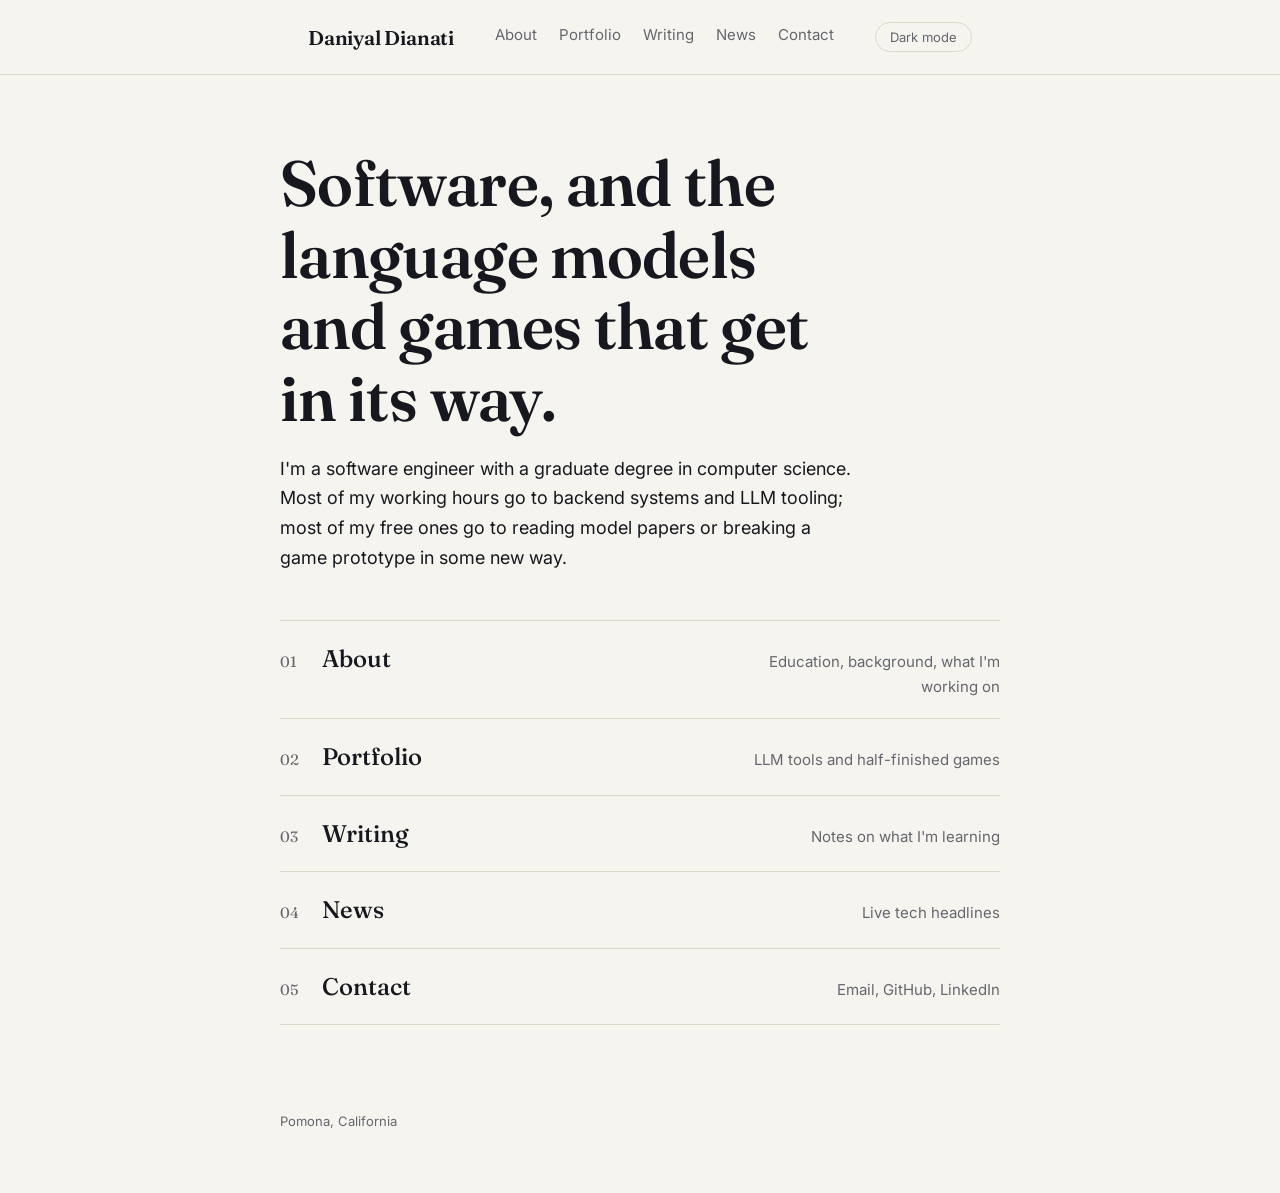
==== commit a30da925: "Implement news page with live headlines Added news page with live headlines from Hacker News API." ====
--- a/index.html
+++ b/index.html
@@ -145,8 +145,13 @@
 .about-grid { display: grid; grid-template-columns: 260px 1fr; gap: 44px; align-items: start; }
 @media (max-width: 680px) { .about-grid { grid-template-columns: 1fr; } }
 figure.portrait { margin: 0; }
-.portrait img { width: 100%; border-bottom: 3px solid var(--gold); }
-.portrait figcaption { margin-top: 10px; font-size: 13px; color: var(--muted); }
+.frame {
+  padding: 14px;
+  background: var(--surface);
+  border: 1px solid var(--border);
+}
+.frame img { width: 100%; display: block; }
+.portrait figcaption { margin-top: 12px; font-size: 13px; color: var(--muted); }
 
 /* ===== Portfolio page ===== */
 .portfolio-item { padding: 30px 0; border-bottom: 1px solid var(--border); }
@@ -181,6 +186,8 @@
 }
 .contact-row .label { color: var(--muted); font-size: 14px; }
 .contact-row .value { font-family: var(--serif); font-size: 19px; }
+.contact-row a.value { text-decoration: none; }
+.contact-row a.value:hover { color: var(--navy); }
 
 .copy-btn {
   margin-top: 28px; font-size: 14px; background: none; color: var(--ink);
@@ -198,6 +205,20 @@
 .next-page .label { font-size: 13px; color: var(--muted); }
 .next-page .title { font-family: var(--serif); font-size: 22px; font-weight: 500; }
 .next-page button:hover .title { color: var(--navy); }
+
+/* ===== News page ===== */
+.news-list { margin-top: 8px; }
+.news-status { color: var(--muted); font-size: 15px; }
+.news-item {
+  display: flex; justify-content: space-between; align-items: baseline; gap: 20px;
+  padding: 20px 0; border-bottom: 1px solid var(--border);
+}
+.news-item a.news-title {
+  font-family: var(--serif); font-size: 19px; font-weight: 500;
+  text-decoration: none; color: var(--ink); max-width: 50ch;
+}
+.news-item a.news-title:hover { color: var(--navy); }
+.news-meta { font-size: 13px; color: var(--muted); white-space: nowrap; flex-shrink: 0; }
 
 footer.site-footer { padding: 30px 0 60px; font-size: 13px; color: var(--muted); }
 
@@ -213,6 +234,7 @@
       <button data-route="about" type="button">About</button>
       <button data-route="portfolio" type="button">Portfolio</button>
       <button data-route="writing" type="button">Writing</button>
+      <button data-route="news" type="button">News</button>
       <button data-route="contact" type="button">Contact</button>
     </nav>
     <button class="theme-toggle" id="themeToggle" type="button">Dark mode</button>
@@ -241,8 +263,13 @@
         <span class="toc-title">Writing</span>
         <span class="toc-desc">Notes on what I'm learning</span>
       </button>
+      <button class="toc-row" data-route="news" type="button">
+        <span class="toc-num">04</span>
+        <span class="toc-title">News</span>
+        <span class="toc-desc">Live tech headlines</span>
+      </button>
       <button class="toc-row" data-route="contact" type="button">
-        <span class="toc-num">04</span>
+        <span class="toc-num">05</span>
         <span class="toc-title">Contact</span>
         <span class="toc-desc">Email, GitHub, LinkedIn</span>
       </button>
@@ -253,7 +280,9 @@
     <p class="kicker">About</p>
     <div class="about-grid">
       <figure class="portrait">
-        <img src="[data-uri]" alt="Daniyal Dianati smiling outdoors, arms crossed, wearing a graduation stole over a white shirt and navy tie">
+        <div class="frame">
+          <img src="[data-uri]